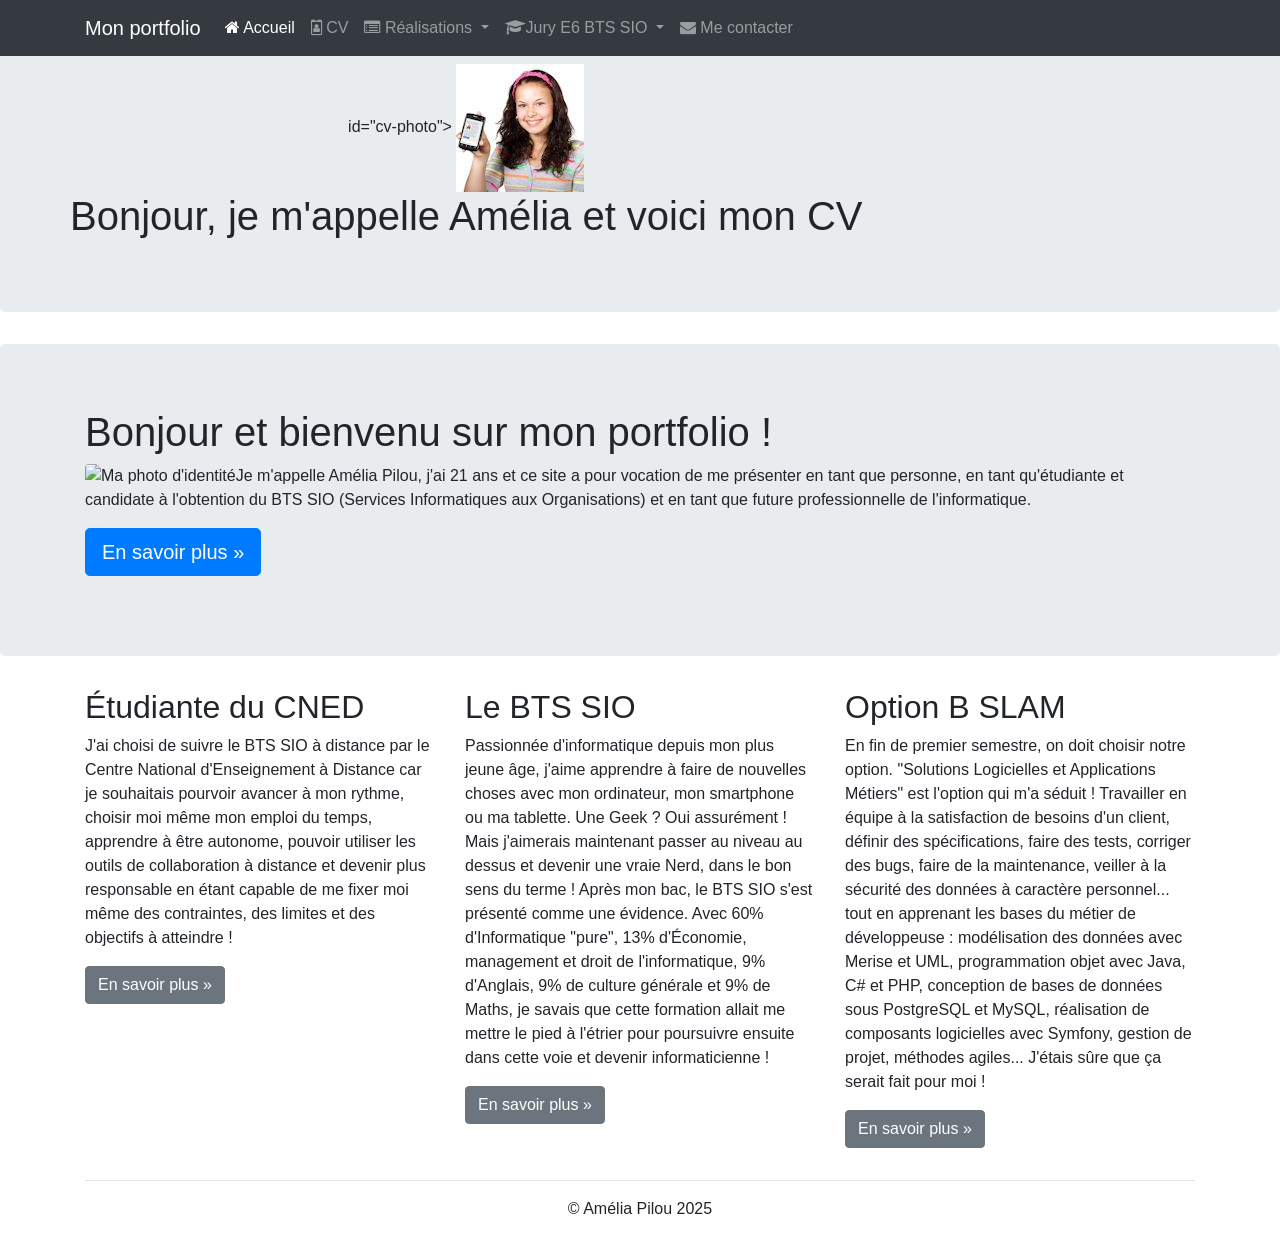
==== pages/cv.html @ e1f7dc2d "page cv ?" ====
<!doctype html>
<html lang="fr">
    <head>
        <!-- Required meta tags -->
        <meta charset="utf-8">
        <meta name="viewport" content="width=device-width, initial-scale=1, shrink-to-fit=no">
        <meta name="description" content="Portfolio d’Amélia Pilou - BTS SIO SLAM">
        <meta name="author" content="Amélia Pilou">

        <!-- Bootstrap CSS -->
        <link rel="stylesheet" href="https://cdn.jsdelivr.net/npm/bootstrap@4.6.0/dist/css/bootstrap.min.css" integrity="sha384-B0vP5xmATw1+K9KRQjQERJvTumQW0nPEzvF6L/Z6nronJ3oUOFUFpCjEUQouq2+l" crossorigin="anonymous">

        <title>Portfolio d'Amélia Pilou (BTS SIO 2022)</title>
        <link rel="icon" href="favicon.ico">
        <link href="https://maxcdn.bootstrapcdn.com/font-awesome/4.7.0/css/font-awesome.min.css" rel="stylesheet">
        <link href="css/accueil.css" rel="stylesheet">
        <link href="css/cv.css" rel="stylesheet">
    </head>
    <body>
        <div class="jumbotron">
            <div class="container">
                <div class="row cadrecv">
                    <div id="cv-entete" class="text-center">
                        <div> id="cv-photo">
                            <img src="../images/AmeliaPilou.jpg" alt="Ma photo d'identité">
                        </div>
                        <div id="cv-intro">
                            <h1>Bonjour, je m'appelle Amélia et voici mon CV</h1>
                        </div>
                    </div>
                </div>
            </div>
        </div>
        <nav class="navbar navbar-dark bg-dark fixed-top navbar-expand-md">
            <div class="container">
                <button type="button" class="navbar-toggler" data-toggle="collapse" data-target="#navbar" aria-controls="navbar">
                    <span class="sr-only">Navigation raccourcie</span>☰
                </button>
                <a class="navbar-brand" href="#">Mon portfolio</a>
                <div id="navbar" class="navbar-collapse collapse">
                    <ul class="nav navbar-nav">
                        <li class="active nav-item">
                            <a href="index.html" class="nav-link"><span class="fa fa-home"></span> Accueil</a>
                        </li>
                        <li class="nav-item">
                            <a href="pages/cv.html" class="nav-link"><span class="fa fa-id-badge"></span> CV</a>
                        </li>
                        <li class="dropdown nav-item">
                            <a href="#" class="dropdown-toggle nav-link" data-toggle="dropdown" role="button">
                                <span class="fa fa-list-alt"></span> Réalisations <span class="caret"></span>
                            </a>
                            <ul class="dropdown-menu" role="menu">
                                <li role="presentation" class="dropdown-header dropdown-item">En autonomie</li>
                                <li role="presentation" class="dropdown-item"><a role="menuitem" href="pages/appliandroid.html">Application Android</a></li>
                                <li role="presentation" class="dropdown-item"><a role="menuitem" href="#">Site web</a></li>
                                <li role="presentation" class="dropdown-item"><a role="menuitem" href="#">Études et analyses</a></li>
                                <li role="presentation" class="dropdown-divider"></li>
                                <li role="presentation" class="dropdown-header dropdown-item">En entreprise</li>
                                <li role="presentation" class="dropdown-item"><a role="menuitem" href="#">Projet de 1ère année</a></li>
                                <li role="presentation" class="dropdown-item"><a role="menuitem" href="#">Projet de 2ème année</a></li>
                            </ul>
                        </li>
                        <li class="dropdown nav-item">
                            <a href="#" class="dropdown-toggle nav-link" data-toggle="dropdown" role="button">
                                <span class="fa fa-graduation-cap"></span>Jury E6 BTS SIO <span class="caret"></span>
                            </a>
                            <ul class="dropdown-menu" role="menu">
                                <li class="dropdown-header dropdown-item" role="presentation">Documentations contexte</li>
                                <li role="presentation" class="dropdown-item"><a role="menuitem" href="#">Présentation</a></li>
                                <li role="presentation" class="dropdown-item"><a role="menuitem" href="#">Application</a></li>
                                <li role="presentation" class="dropdown-item"><a role="menuitem" href="#">Missions à réaliser</a></li>
                                <li role="presentation" class="dropdown-item"><a role="menuitem" href="#">Annexes</a></li>
                                <li role="presentation" class="dropdown-divider"></li>
                                <li role="presentation" class="dropdown-header dropdown-item">Fiches d'examen</li>
                                <li role="presentation" class="dropdown-item"><a role="menuitem" href="#">Situation professionnelle n°1</a></li>
                                <li role="presentation" class="dropdown-item"><a role="menuitem" href="#">Situation professionnelle n°2</a></li>
                                <li role="presentation" class="dropdown-divider"></li>
                                <li role="presentation" class="dropdown-header dropdown-item">Démonstrations</li>
                                <li role="presentation" class="dropdown-item"><a role="menuitem" href="#">Démo SP n°1</a></li>
                                <li role="presentation" class="dropdown-item"><a role="menuitem" href="#">Démo SP n°2</a></li>
                                <li role="presentation" class="dropdown-divider"></li>
                                <li role="presentation" class="dropdown-header dropdown-item">Codes sources</li>
                                <li role="presentation" class="dropdown-item"><a role="menuitem" href="#">Sources SP n°1</a></li>
                                <li role="presentation" class="dropdown-item"><a role="menuitem" href="#">Sources SP n°2</a></li>
                            </ul>
                        </li>
                        <li class="nav-item"><a href="#" class="nav-link"><span class="fa fa-envelope"></span> Me contacter</a></li>
                    </ul>
                </div>
            </div>
        </nav>
        <div class="jumbotron">
            <!-- Emplacement pour le contenu principal de la page -->
            <div class="container">
                <h1>Bonjour et bienvenu sur mon portfolio !</h1>
                <p>
                    <img id="maPhoto" class="float-left rounded" src="images/AmeliaPilou.jpg" alt="Ma photo d'identité">Je m'appelle Amélia Pilou, j'ai 21 ans et ce site a pour vocation de me présenter en tant que personne, en tant qu'étudiante et candidate à l'obtention du BTS SIO (Services Informatiques aux Organisations) et en tant que future professionnelle de l'informatique.
                </p>
                <p><a class="btn btn-primary btn-lg" href="pages/cv.html" role="button">En savoir plus »</a></p>
            </div>
        </div>
        <footer>
            <div class="container">
                <div class="row">
                    <div class="col-lg-4">
                        <h2>Étudiante du CNED</h2>
                        <p>J'ai choisi de suivre le BTS SIO à distance par le Centre National d'Enseignement à Distance car je souhaitais pourvoir avancer à mon rythme, choisir moi même mon emploi du temps, apprendre à être autonome, pouvoir utiliser les outils de collaboration à distance et devenir plus responsable en étant capable de me fixer moi même des contraintes, des limites et des objectifs à atteindre !</p>
                        <p><a class="btn btn-secondary" href="http://www.cned.fr" target="_blank" role="button">En savoir plus »</a></p>
                    </div>
                    <div class="col-lg-4">
                        <h2>Le BTS SIO</h2>
                        <p>Passionnée d'informatique depuis mon plus jeune âge, j'aime apprendre à faire de nouvelles choses avec mon ordinateur, mon smartphone ou ma tablette. Une Geek ? Oui assurément ! Mais j'aimerais maintenant passer au niveau au dessus et devenir une vraie Nerd, dans le bon sens du terme ! Après mon bac, le BTS SIO s'est présenté comme une évidence. Avec 60% d'Informatique "pure", 13% d'Économie, management et droit de l'informatique, 9% d'Anglais, 9% de culture générale et 9% de Maths, je savais que cette formation allait me mettre le pied à l'étrier pour poursuivre ensuite dans cette voie et devenir informaticienne !</p>
                        <p><a class="btn btn-secondary" href="https://fr.wikipedia.org/wiki/Brevet_de_technicien_sup%C3%A9rieur_-_Services_informatiques_aux_organisations" target="_blank" role="button">En savoir plus »</a></p>
                    </div>
                    <div class="col-lg-4">
                        <h2>Option B SLAM</h2>
                        <p>En fin de premier semestre, on doit choisir notre option. "Solutions Logicielles et Applications Métiers" est l'option qui m'a séduit&nbsp;! Travailler en équipe à la satisfaction de besoins d'un client, définir des spécifications, faire des tests, corriger des bugs, faire de la maintenance, veiller à la sécurité des données à caractère personnel... tout en apprenant les bases du métier de développeuse : modélisation des données avec Merise et UML, programmation objet avec Java, C# et PHP, conception de bases de données sous PostgreSQL et MySQL, réalisation de composants logicielles avec Symfony, gestion de projet, méthodes agiles... J'étais sûre que ça serait fait pour moi !</p>
                        <p><a class="btn btn-secondary" href="https://www.onisep.fr/Ressources/Univers-Formation/Formations/Post-bac/bts-services-informatiques-aux-organisations-option-b-solutions-logicielles-et-applications-metiers" target="_blank" role="button">En savoir plus »</a></p>
                    </div>
                </div>
                <hr>
                <p class="text-center" id="copyright">© Amélia Pilou 2025</p>
            </div>
        </footer>

        <!-- Optional JavaScript -->
        <!-- Option 1: jQuery and Bootstrap Bundle (includes Popper) -->
        <script src="https://code.jquery.com/jquery-3.5.1.slim.min.js" integrity="sha384-DfXdz2htPH0lsSSs5nCTpuj/zy4C+OGpamoFVy38MVBnE+IbbVYUew+OrCXaRkfj" crossorigin="anonymous"></script>
        <script src="https://cdn.jsdelivr.net/npm/bootstrap@4.6.0/dist/js/bootstrap.bundle.min.js" integrity="sha384-Piv4xVNRyMGpqkS2by6br4gNJ7DXjqk09RmUpJ8jgGtD7zP9yug3goQfGII0yAns" crossorigin="anonymous"></script>
    </body>
</html>
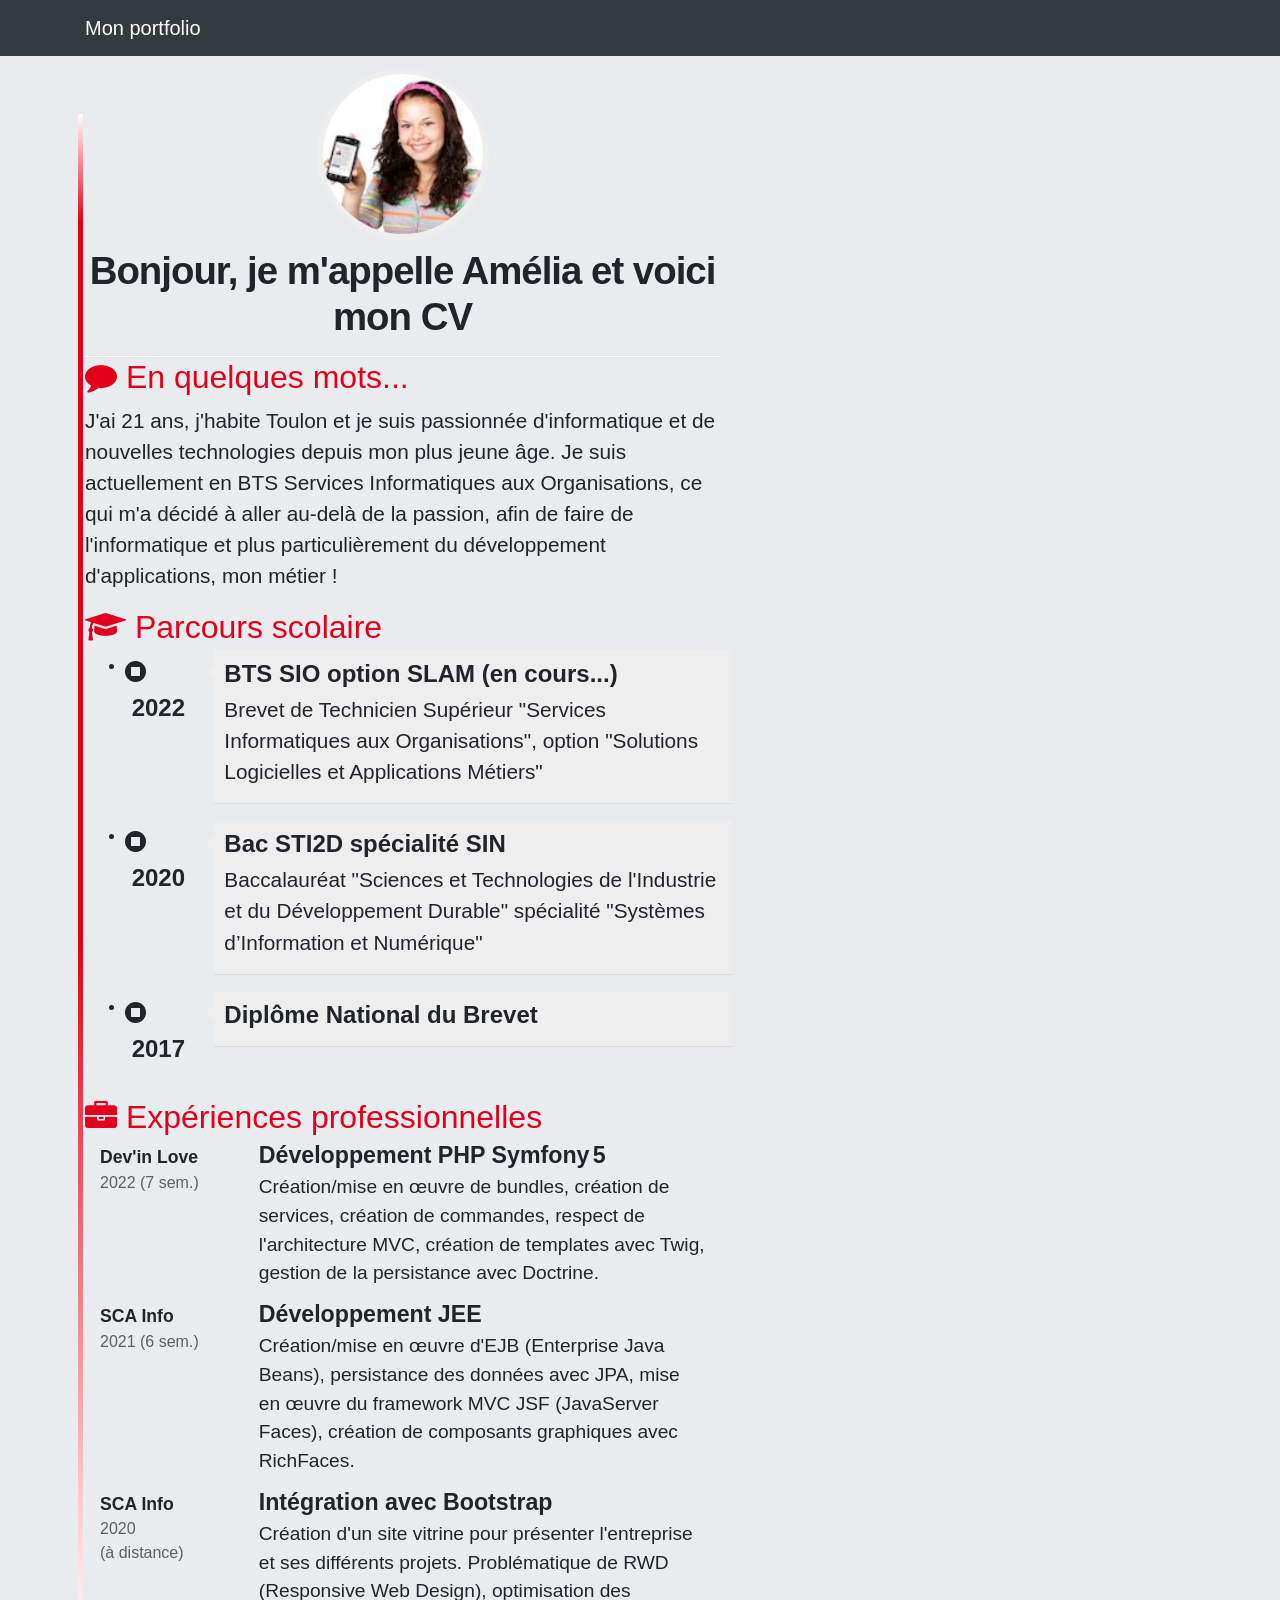
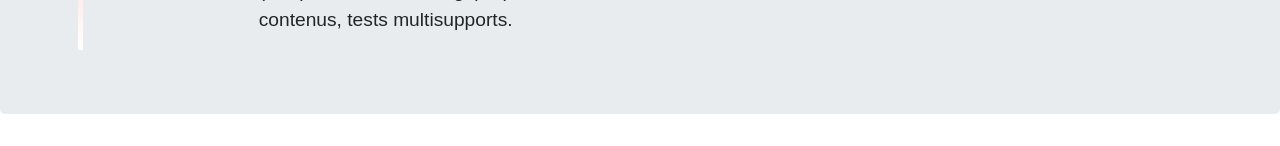
==== commit 7427fddb: "fin page cv, experiences professionneles" ====
--- a/pages/cv.html
+++ b/pages/cv.html
@@ -3,130 +3,180 @@
     <head>
         <!-- Required meta tags -->
         <meta charset="utf-8">
-        <meta name="viewport" content="width=device-width, initial-scale=1, shrink-to-fit=no">
-        <meta name="description" content="Portfolio d’Amélia Pilou - BTS SIO SLAM">
+        <meta name="viewport"
+              content="width=device-width, initial-scale=1, shrink-to-fit=no">
+        <meta name="description"
+              content="Portfolio d’Amélia Pilou - BTS SIO SLAM">
         <meta name="author" content="Amélia Pilou">
 
         <!-- Bootstrap CSS -->
-        <link rel="stylesheet" href="https://cdn.jsdelivr.net/npm/bootstrap@4.6.0/dist/css/bootstrap.min.css" integrity="sha384-B0vP5xmATw1+K9KRQjQERJvTumQW0nPEzvF6L/Z6nronJ3oUOFUFpCjEUQouq2+l" crossorigin="anonymous">
+        <link rel="stylesheet"
+              href="https://cdn.jsdelivr.net/npm/bootstrap@4.6.0/dist/css/bootstrap.min.css"
+              integrity="sha384-B0vP5xmATw1+K9KRQjQERJvTumQW0nPEzvF6L/Z6nronJ3oUOFUFpCjEUQouq2+l"
+              crossorigin="anonymous">
 
         <title>Portfolio d'Amélia Pilou (BTS SIO 2022)</title>
         <link rel="icon" href="favicon.ico">
-        <link href="https://maxcdn.bootstrapcdn.com/font-awesome/4.7.0/css/font-awesome.min.css" rel="stylesheet">
-        <link href="css/accueil.css" rel="stylesheet">
-        <link href="css/cv.css" rel="stylesheet">
+        <link href="https://maxcdn.bootstrapcdn.com/font-awesome/4.7.0/css/font-awesome.min.css"
+              rel="stylesheet">
+        <link href="../css/accueil.css" rel="stylesheet">
+        <link href="../css/cv.css" rel="stylesheet">
     </head>
     <body>
         <div class="jumbotron">
             <div class="container">
                 <div class="row cadrecv">
-                    <div id="cv-entete" class="text-center">
-                        <div> id="cv-photo">
-                            <img src="../images/AmeliaPilou.jpg" alt="Ma photo d'identité">
+                    <div class="col-xs-12 col-sm-7">
+                        <!-- En-tête du CV -->
+                        <div id="cv-entete" class="text-center">
+                            <div id="cv-photo">
+                                <img src="../images/AmeliaPilou.jpg"
+                                     alt="Ma photo d'identité">
+                            </div>
+                            <div id="cv-intro">
+                                <h1>Bonjour, je m'appelle Amélia et voici mon CV</h1>
+                            </div>
                         </div>
-                        <div id="cv-intro">
-                            <h1>Bonjour, je m'appelle Amélia et voici mon CV</h1>
+
+                        <!-- En quelques mots -->
+                        <div class="rubrique clearfix">
+                            <h2><span class="fa fa-comment"></span> En quelques mots...</h2>
+                            <p>
+                                J'ai 21 ans, j'habite Toulon et je suis passionnée
+                                d'informatique et de nouvelles technologies depuis
+                                mon plus jeune âge. Je suis actuellement en BTS
+                                Services Informatiques aux Organisations, ce qui m'a
+                                décidé à aller au-delà de la passion, afin de faire de
+                                l'informatique et plus particulièrement du développement
+                                d'applications, mon métier&nbsp;!
+                            </p>
                         </div>
+
+                        <!-- Parcours scolaire -->
+                        <div class="rubrique clearfix">
+                            <h2><span class="fa fa-graduation-cap"></span> Parcours scolaire</h2>
+                            <ul id="parcours" class="clearfix">
+                                <li>
+                                    <div class="date float-left">
+                                        <span class="fa fa-stop-circle"></span>&nbsp;2022
+                                    </div>
+                                    <div class="details float-right">
+                                        <h3>BTS SIO option SLAM (en cours...)</h3>
+                                        <p>
+                                            Brevet de Technicien Supérieur "Services
+                                            Informatiques aux Organisations", option
+                                            "Solutions Logicielles et Applications Métiers"
+                                        </p>
+                                    </div>
+                                </li>
+                                <li>
+                                    <div class="date float-left">
+                                        <span class="fa fa-stop-circle"></span>&nbsp;2020
+                                    </div>
+                                    <div class="details float-right">
+                                        <h3>Bac STI2D spécialité SIN</h3>
+                                        <p>
+                                            Baccalauréat "Sciences et Technologies de l'Industrie
+                                            et du Développement Durable" spécialité
+                                            "Systèmes d’Information et Numérique"
+                                        </p>
+                                    </div>
+                                </li>
+                                <li>
+                                    <div class="date float-left">
+                                        <span class="fa fa-stop-circle"></span>&nbsp;2017
+                                    </div>
+                                    <div class="details float-right">
+                                        <h3>Diplôme National du Brevet</h3>
+                                        <p></p>
+                                    </div>
+                                </li>
+                            </ul>
+                        </div>
+
+                        <!-- Expériences professionnelles -->
+                        <div class="rubrique clearfix">
+                            <h2><span class="fa fa-briefcase"></span> Expériences professionnelles</h2>
+                            <div class="experience clearfix">
+                                <div class="col-3">
+                                    <div class="lieu">Dev'in Love</div>
+                                    <div class="date">2022 (7 sem.)</div>
+                                </div>
+                                <div class="col-9">
+                                    <div class="profession">Développement PHP Symfony 5</div>
+                                    <div class="details">
+                                        Création/mise en œuvre de bundles, création de services,
+                                        création de commandes, respect de l'architecture MVC,
+                                        création de templates avec Twig, gestion de la
+                                        persistance avec Doctrine.
+                                    </div>
+                                </div>
+                            </div>
+                            <div class="experience clearfix">
+                                <div class="col-3">
+                                    <div class="lieu">SCA Info</div>
+                                    <div class="date">2021 (6 sem.)</div>
+                                </div>
+                                <div class="col-9">
+                                    <div class="profession">Développement JEE</div>
+                                    <div class="details">
+                                        Création/mise en œuvre d'EJB (Enterprise Java Beans),
+                                        persistance des données avec JPA, mise en œuvre du
+                                        framework MVC JSF (JavaServer Faces), création de
+                                        composants graphiques avec RichFaces.
+                                    </div>
+                                </div>
+                            </div>
+                            <div class="experience clearfix">
+                                <div class="col-3">
+                                    <div class="lieu">SCA Info</div>
+                                    <div class="date">2020<br>(à distance)</div>
+                                </div>
+                                <div class="col-9">
+                                    <div class="profession">Intégration avec Bootstrap</div>
+                                    <div class="details">
+                                        Création d'un site vitrine pour présenter l'entreprise
+                                        et ses différents projets. Problématique de RWD
+                                        (Responsive Web Design), optimisation des contenus,
+                                        tests multisupports.
+                                    </div>
+                                </div>
+                            </div>
+                        </div>
+                    </div>
+
+                    <div class="col-xs-12 col-sm-5">
+                        <!-- Partie droite -->
                     </div>
                 </div>
             </div>
         </div>
+
         <nav class="navbar navbar-dark bg-dark fixed-top navbar-expand-md">
             <div class="container">
-                <button type="button" class="navbar-toggler" data-toggle="collapse" data-target="#navbar" aria-controls="navbar">
+                <button type="button"
+                        class="navbar-toggler"
+                        data-toggle="collapse"
+                        data-target="#navbar"
+                        aria-controls="navbar">
                     <span class="sr-only">Navigation raccourcie</span>☰
                 </button>
                 <a class="navbar-brand" href="#">Mon portfolio</a>
                 <div id="navbar" class="navbar-collapse collapse">
                     <ul class="nav navbar-nav">
-                        <li class="active nav-item">
-                            <a href="index.html" class="nav-link"><span class="fa fa-home"></span> Accueil</a>
-                        </li>
-                        <li class="nav-item">
-                            <a href="pages/cv.html" class="nav-link"><span class="fa fa-id-badge"></span> CV</a>
-                        </li>
-                        <li class="dropdown nav-item">
-                            <a href="#" class="dropdown-toggle nav-link" data-toggle="dropdown" role="button">
-                                <span class="fa fa-list-alt"></span> Réalisations <span class="caret"></span>
-                            </a>
-                            <ul class="dropdown-menu" role="menu">
-                                <li role="presentation" class="dropdown-header dropdown-item">En autonomie</li>
-                                <li role="presentation" class="dropdown-item"><a role="menuitem" href="pages/appliandroid.html">Application Android</a></li>
-                                <li role="presentation" class="dropdown-item"><a role="menuitem" href="#">Site web</a></li>
-                                <li role="presentation" class="dropdown-item"><a role="menuitem" href="#">Études et analyses</a></li>
-                                <li role="presentation" class="dropdown-divider"></li>
-                                <li role="presentation" class="dropdown-header dropdown-item">En entreprise</li>
-                                <li role="presentation" class="dropdown-item"><a role="menuitem" href="#">Projet de 1ère année</a></li>
-                                <li role="presentation" class="dropdown-item"><a role="menuitem" href="#">Projet de 2ème année</a></li>
-                            </ul>
-                        </li>
-                        <li class="dropdown nav-item">
-                            <a href="#" class="dropdown-toggle nav-link" data-toggle="dropdown" role="button">
-                                <span class="fa fa-graduation-cap"></span>Jury E6 BTS SIO <span class="caret"></span>
-                            </a>
-                            <ul class="dropdown-menu" role="menu">
-                                <li class="dropdown-header dropdown-item" role="presentation">Documentations contexte</li>
-                                <li role="presentation" class="dropdown-item"><a role="menuitem" href="#">Présentation</a></li>
-                                <li role="presentation" class="dropdown-item"><a role="menuitem" href="#">Application</a></li>
-                                <li role="presentation" class="dropdown-item"><a role="menuitem" href="#">Missions à réaliser</a></li>
-                                <li role="presentation" class="dropdown-item"><a role="menuitem" href="#">Annexes</a></li>
-                                <li role="presentation" class="dropdown-divider"></li>
-                                <li role="presentation" class="dropdown-header dropdown-item">Fiches d'examen</li>
-                                <li role="presentation" class="dropdown-item"><a role="menuitem" href="#">Situation professionnelle n°1</a></li>
-                                <li role="presentation" class="dropdown-item"><a role="menuitem" href="#">Situation professionnelle n°2</a></li>
-                                <li role="presentation" class="dropdown-divider"></li>
-                                <li role="presentation" class="dropdown-header dropdown-item">Démonstrations</li>
-                                <li role="presentation" class="dropdown-item"><a role="menuitem" href="#">Démo SP n°1</a></li>
-                                <li role="presentation" class="dropdown-item"><a role="menuitem" href="#">Démo SP n°2</a></li>
-                                <li role="presentation" class="dropdown-divider"></li>
-                                <li role="presentation" class="dropdown-header dropdown-item">Codes sources</li>
-                                <li role="presentation" class="dropdown-item"><a role="menuitem" href="#">Sources SP n°1</a></li>
-                                <li role="presentation" class="dropdown-item"><a role="menuitem" href="#">Sources SP n°2</a></li>
-                            </ul>
-                        </li>
-                        <li class="nav-item"><a href="#" class="nav-link"><span class="fa fa-envelope"></span> Me contacter</a></li>
+                        <!-- ... reste de la navigation ... -->
                     </ul>
                 </div>
             </div>
         </nav>
-        <div class="jumbotron">
-            <!-- Emplacement pour le contenu principal de la page -->
-            <div class="container">
-                <h1>Bonjour et bienvenu sur mon portfolio !</h1>
-                <p>
-                    <img id="maPhoto" class="float-left rounded" src="images/AmeliaPilou.jpg" alt="Ma photo d'identité">Je m'appelle Amélia Pilou, j'ai 21 ans et ce site a pour vocation de me présenter en tant que personne, en tant qu'étudiante et candidate à l'obtention du BTS SIO (Services Informatiques aux Organisations) et en tant que future professionnelle de l'informatique.
-                </p>
-                <p><a class="btn btn-primary btn-lg" href="pages/cv.html" role="button">En savoir plus »</a></p>
-            </div>
-        </div>
-        <footer>
-            <div class="container">
-                <div class="row">
-                    <div class="col-lg-4">
-                        <h2>Étudiante du CNED</h2>
-                        <p>J'ai choisi de suivre le BTS SIO à distance par le Centre National d'Enseignement à Distance car je souhaitais pourvoir avancer à mon rythme, choisir moi même mon emploi du temps, apprendre à être autonome, pouvoir utiliser les outils de collaboration à distance et devenir plus responsable en étant capable de me fixer moi même des contraintes, des limites et des objectifs à atteindre !</p>
-                        <p><a class="btn btn-secondary" href="http://www.cned.fr" target="_blank" role="button">En savoir plus »</a></p>
-                    </div>
-                    <div class="col-lg-4">
-                        <h2>Le BTS SIO</h2>
-                        <p>Passionnée d'informatique depuis mon plus jeune âge, j'aime apprendre à faire de nouvelles choses avec mon ordinateur, mon smartphone ou ma tablette. Une Geek ? Oui assurément ! Mais j'aimerais maintenant passer au niveau au dessus et devenir une vraie Nerd, dans le bon sens du terme ! Après mon bac, le BTS SIO s'est présenté comme une évidence. Avec 60% d'Informatique "pure", 13% d'Économie, management et droit de l'informatique, 9% d'Anglais, 9% de culture générale et 9% de Maths, je savais que cette formation allait me mettre le pied à l'étrier pour poursuivre ensuite dans cette voie et devenir informaticienne !</p>
-                        <p><a class="btn btn-secondary" href="https://fr.wikipedia.org/wiki/Brevet_de_technicien_sup%C3%A9rieur_-_Services_informatiques_aux_organisations" target="_blank" role="button">En savoir plus »</a></p>
-                    </div>
-                    <div class="col-lg-4">
-                        <h2>Option B SLAM</h2>
-                        <p>En fin de premier semestre, on doit choisir notre option. "Solutions Logicielles et Applications Métiers" est l'option qui m'a séduit&nbsp;! Travailler en équipe à la satisfaction de besoins d'un client, définir des spécifications, faire des tests, corriger des bugs, faire de la maintenance, veiller à la sécurité des données à caractère personnel... tout en apprenant les bases du métier de développeuse : modélisation des données avec Merise et UML, programmation objet avec Java, C# et PHP, conception de bases de données sous PostgreSQL et MySQL, réalisation de composants logicielles avec Symfony, gestion de projet, méthodes agiles... J'étais sûre que ça serait fait pour moi !</p>
-                        <p><a class="btn btn-secondary" href="https://www.onisep.fr/Ressources/Univers-Formation/Formations/Post-bac/bts-services-informatiques-aux-organisations-option-b-solutions-logicielles-et-applications-metiers" target="_blank" role="button">En savoir plus »</a></p>
-                    </div>
-                </div>
-                <hr>
-                <p class="text-center" id="copyright">© Amélia Pilou 2025</p>
-            </div>
-        </footer>
 
-        <!-- Optional JavaScript -->
-        <!-- Option 1: jQuery and Bootstrap Bundle (includes Popper) -->
-        <script src="https://code.jquery.com/jquery-3.5.1.slim.min.js" integrity="sha384-DfXdz2htPH0lsSSs5nCTpuj/zy4C+OGpamoFVy38MVBnE+IbbVYUew+OrCXaRkfj" crossorigin="anonymous"></script>
-        <script src="https://cdn.jsdelivr.net/npm/bootstrap@4.6.0/dist/js/bootstrap.bundle.min.js" integrity="sha384-Piv4xVNRyMGpqkS2by6br4gNJ7DXjqk09RmUpJ8jgGtD7zP9yug3goQfGII0yAns" crossorigin="anonymous"></script>
+        <!-- ... le reste du contenu ... -->
+
+        <script src="https://code.jquery.com/jquery-3.5.1.slim.min.js"
+                integrity="sha384-DfXdz2htPH0lsSSs5nCTpuj/zy4C+OGpamoFVy38MVBnE+IbbVYUew+OrCXaRkfj"
+                crossorigin="anonymous"></script>
+        <script src="https://cdn.jsdelivr.net/npm/bootstrap@4.6.0/dist/js/bootstrap.bundle.min.js"
+                integrity="sha384-Piv4xVNRyMGpqkS2by6br4gNJ7DXjqk09RmUpJ8jgGtD7zP9yug3goQfGII0yAns"
+                crossorigin="anonymous"></script>
     </body>
 </html>
-
--- a/css/cv.css
+++ b/css/cv.css
@@ -0,0 +1,59 @@
+body { padding-top: 50px; }
+.cadreCV { padding-bottom: 15px; background: white; }
+/****************************************
+* En-tête du CV
+****************************************/
+#cv-entete { margin-top: -45px; width: 100%;}
+#cv-photo { width: 172px; height: 172px; border-radius: 50%; overflow: hidden;
+padding: 5px; background: #eee; display: inline-block; }
+#cv-photo img { width: 160px; height: 160px; border-radius: 50%; }
+#cv-intro h1 { margin: 0; padding: 0; font-size: 2.4em; font-weight: 700;
+ letter-spacing: -1px;}
+#cv-intro h1 span { color: rgb(226,0,26); }
+#cv-intro::after { background: url('images/ligne.png'); /* Dossier "images" est un sousdossier de "css" (à créer) */
+                width: 100%; height: 3px; margin-top: 15px; content: ''; display: block;}
+/****************************************
+* Rubriques
+****************************************/
+.rubrique { margin-bottom: 15px; }
+.rubrique h2 { color: rgb(226,0,26); }
+.rubrique h2::before{ margin-right: 5px; }
+.rubrique p{ font-size: 1.3em; line-height: 1.5em; }
+...
+/******************************************
+* Parcours scolaire
+******************************************/
+#parcours { margin-top: 20px; position: relative; padding: 1em 0; list-style: none; }
+#parcours::before { width: 5px; height: 100%; position: absolute; left: 7.8px; top: 0;
+ display: block; background: linear-gradient(to bottom, #ffffff 0%,
+ #E2001A 7%, #E2001A, #ffffff 100%); content:""; }
+#parcours li { width: 100%; z-index: 2; position: relative; float: left; }
+#parcours .date .glyphicon-record::before { background: #FFFFFF; color: #555; }
+#parcours .date { width: 75px; background-color: rgba(0, 0, 0, 0); font-size: 1.5em;
+ font-weight: 700; display: inline-block; }
+#parcours .details { width: 325px; display: inline-block; background: #eee;
+ position: relative; padding: 10px 10px 0 10px;
+border-bottom: 1px solid #ddd; margin: -4px -12px 20px 0; }
+#parcours .details::after { content: ''; position: absolute; top: 15px; right: 0;
+ left: -16px; height: 0; width: 0; border: solid transparent;
+ border-right-color: #eee; border-width: 8px;
+pointer-events: none; }
+#parcours .details h3{ font-size: 1.5em; margin: 0; padding: 0; font-weight: 700; }
+#parcours .details p{ font-size: 1.3em; margin-top: 5px; padding: 0; }
+/* Pour empêcher la déformation du parcours scolaire selon la STA */
+@media (min-width: 500px) { #parcours .date { width: 20%; }
+ #parcours .details { width: 80%; }}
+@media (min-width: 768px) { #parcours .date { width: 25%; }
+ #parcours .details { width: 75%; }}
+@media (min-width: 992px) { #parcours .date { width: 17%; }
+ #parcours .details { width: 83%; }}
+@media (min-width: 1200px) { #parcours .date { width: 13%; }
+ #parcours .details { width: 87%; }}
+/******************************************
+* Expériences professionnelles
+******************************************/
+.experience { display:flex; margin-bottom: 15px; }
+.experience .lieu { font-size: 1.1em; font-weight: bold; }
+.experience .date { font-size: 1em; opacity: 0.7; }
+.experience .profession { font-size: 1.45em; font-weight: bold; margin-top: -6px; }
+.experience .details { font-size: 1.2em; line-height: 1.5em; }
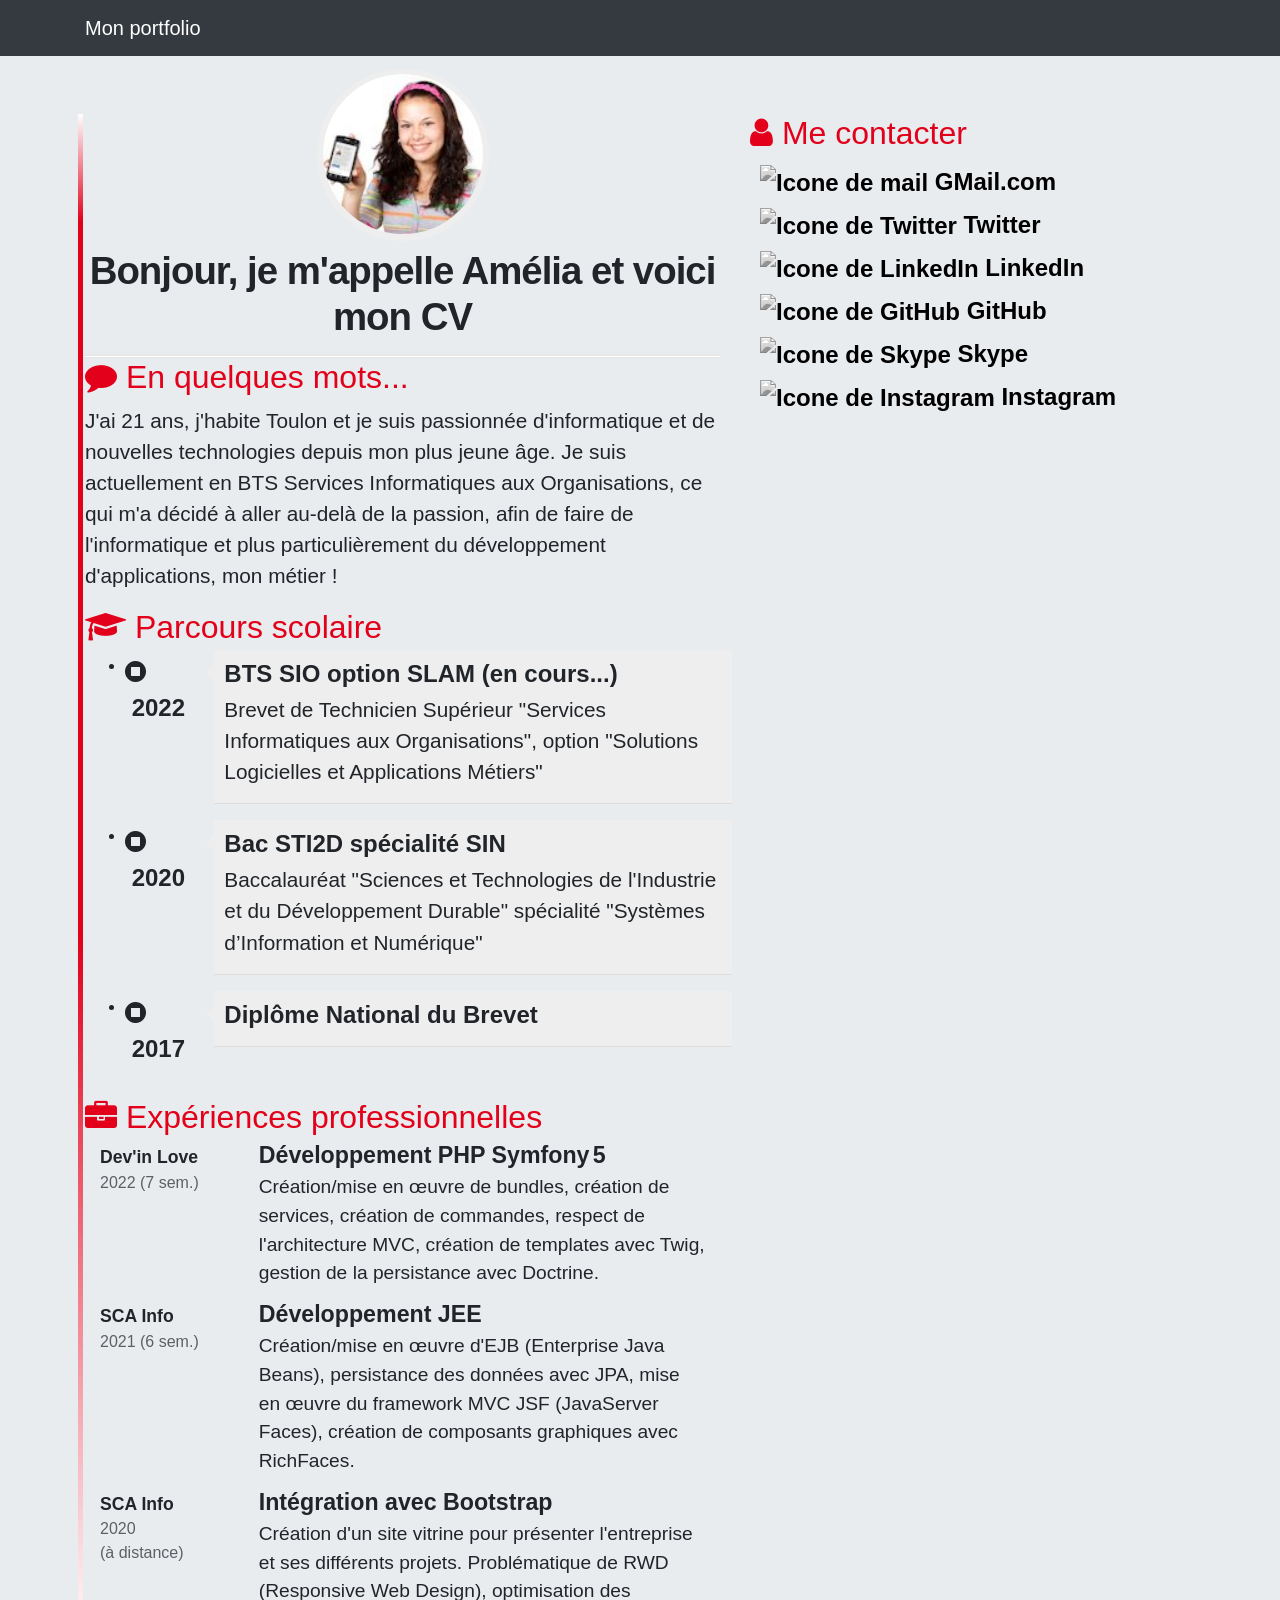
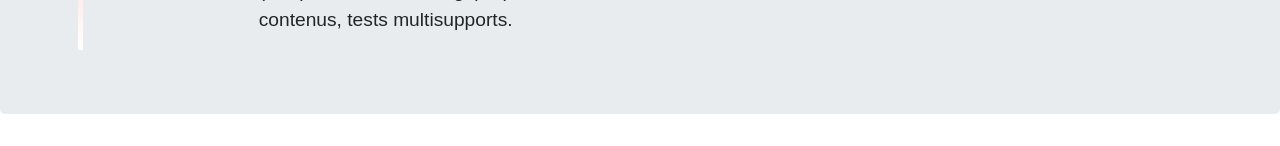
==== commit 5bceec7d: "ajoute de la rubrique "me contacter"" ====
--- a/pages/cv.html
+++ b/pages/cv.html
@@ -147,6 +147,69 @@
 
                     <div class="col-xs-12 col-sm-5">
                         <!-- Partie droite -->
+                        <div class="rubrique clearfix">
+                            <h2><span class="fa fa-user"></span> Me contacter</h2>
+                            <div class="meContacter">
+                                <div class="details float-left">
+                                    <a href="mailto:amelia.pilou@gmail.com?subject=Contact depuis le CV en ligne"
+                                       title="Mail de Amélia Pilou">
+                                        <img class="contact-icon"
+                                             src="images/cv/mail-dreamstale47.png"
+                                             alt="Icone de mail"> GMail.com
+                                    </a>
+                                </div>
+                            </div>
+                            <div class="meContacter">
+                                <div class="details float-left">
+                                    <a href="https://twitter.com/AmeliaPILOU"
+                                       title="Lien vers la page Twitter de @AmeliaPilou">
+                                        <img class="contact-icon"
+                                             src="images/cv/twitter-dreamstale71.png"
+                                             alt="Icone de Twitter"> Twitter
+                                    </a>
+                                </div>
+                            </div>
+                            <div class="meContacter">
+                                <div class="details float-left">
+                                    <a href="http://fr.linkedin.com/in/ameliaPilou"
+                                       title="Lien vers le profil LinkedIn de Amélia Pilou">
+                                        <img class="contact-icon"
+                                             src="images/cv/linkedin-dreamstale45.png"
+                                             alt="Icone de LinkedIn"> LinkedIn
+                                    </a>
+                                </div>
+                            </div>
+                            <div class="meContacter">
+                                <div class="details float-left">
+                                    <a href="https://github.com/AmeliaPilou/"
+                                       title="Lien vers le profil GitHub d'Amélia Pilou">
+                                        <img class="contact-icon"
+                                             src="images/cv/github2-dreamstale35.png"
+                                             alt="Icone de GitHub"> GitHub
+                                    </a>
+                                </div>
+                            </div>
+                            <div class="meContacter">
+                                <div class="details float-left">
+                                    <a href="skype:ameliapilou?userinfo"
+                                       title="Lien vers le profil Skype d'Amélia Pilou">
+                                        <img class="contact-icon"
+                                             src="images/cv/skype-dreamstale61.png"
+                                             alt="Icone de Skype"> Skype
+                                    </a>
+                                </div>
+                            </div>
+                            <div class="meContacter">
+                                <div class="details float-left">
+                                    <a href="https://instagram.com/AmeliaPilou"
+                                       title="Lien vers le profil Instagram d'Amélia Pilou">
+                                        <img class="contact-icon"
+                                             src="images/cv/instagram-dreamstale43.png"
+                                             alt="Icone de Instagram"> Instagram
+                                    </a>
+                                </div>
+                            </div>
+                        </div>
                     </div>
                 </div>
             </div>
@@ -180,3 +243,4 @@
                 crossorigin="anonymous"></script>
     </body>
 </html>
+
--- a/css/cv.css
+++ b/css/cv.css
@@ -57,3 +57,16 @@
 .experience .date { font-size: 1em; opacity: 0.7; }
 .experience .profession { font-size: 1.45em; font-weight: bold; margin-top: -6px; }
 .experience .details { font-size: 1.2em; line-height: 1.5em; }
+/******************************************
+* Me contacter
+******************************************/
+.meContacter { clear: both; }
+.meContacter .details { width: 100%; margin-left: 10px; margin-top: 3px; font-size: 1.5em;
+ font-weight: 700; justify-content: space-between;}
+.contact-icon { filter: grayscale(1); -webkit-filter: grayscale(1);
+ -moz-filter: grayscale(1); -ms-filter: grayscale(1);
+ -o-filter: grayscale(1); height: 32px; width: 32px; margin: 2px 0; }
+.meContacter a, .meContacter a:hover { text-decoration: none; color: black; }
+.meContacter a:hover>img { filter: grayscale(0); -webkit-filter: grayscale(0);
+ -moz-filter: grayscale(0); -ms-filter: grayscale(0);
+ -o-filter: grayscale(0); }
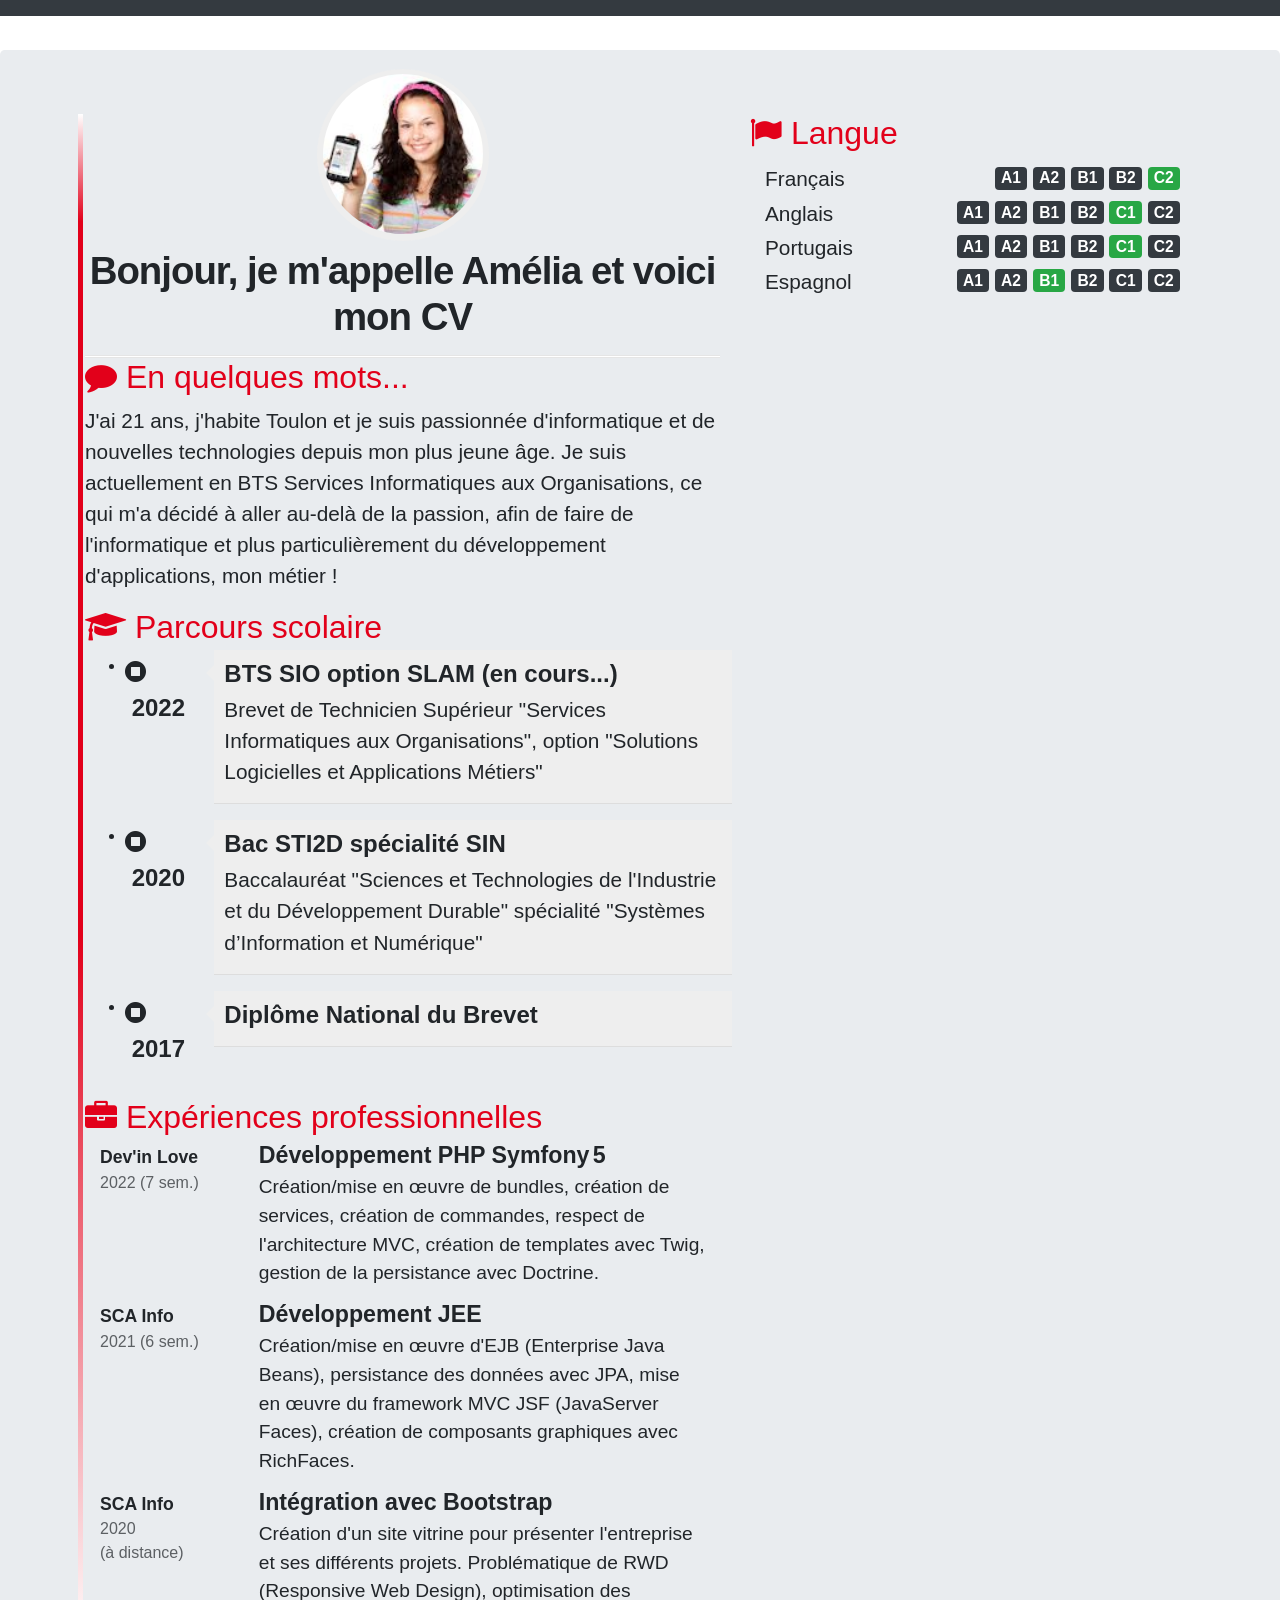
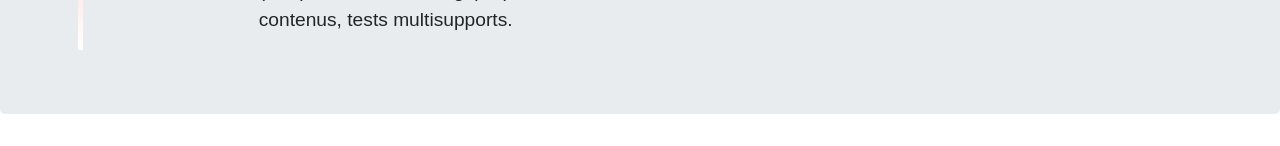
==== commit 6877e0c9: "langues" ====
--- a/pages/cv.html
+++ b/pages/cv.html
@@ -147,66 +147,53 @@
 
                     <div class="col-xs-12 col-sm-5">
                         <!-- Partie droite -->
-                        <div class="rubrique clearfix">
-                            <h2><span class="fa fa-user"></span> Me contacter</h2>
-                            <div class="meContacter">
-                                <div class="details float-left">
-                                    <a href="mailto:amelia.pilou@gmail.com?subject=Contact depuis le CV en ligne"
-                                       title="Mail de Amélia Pilou">
-                                        <img class="contact-icon"
-                                             src="images/cv/mail-dreamstale47.png"
-                                             alt="Icone de mail"> GMail.com
-                                    </a>
-                                </div>
-                            </div>
-                            <div class="meContacter">
-                                <div class="details float-left">
-                                    <a href="https://twitter.com/AmeliaPILOU"
-                                       title="Lien vers la page Twitter de @AmeliaPilou">
-                                        <img class="contact-icon"
-                                             src="images/cv/twitter-dreamstale71.png"
-                                             alt="Icone de Twitter"> Twitter
-                                    </a>
-                                </div>
-                            </div>
-                            <div class="meContacter">
-                                <div class="details float-left">
-                                    <a href="http://fr.linkedin.com/in/ameliaPilou"
-                                       title="Lien vers le profil LinkedIn de Amélia Pilou">
-                                        <img class="contact-icon"
-                                             src="images/cv/linkedin-dreamstale45.png"
-                                             alt="Icone de LinkedIn"> LinkedIn
-                                    </a>
-                                </div>
-                            </div>
-                            <div class="meContacter">
-                                <div class="details float-left">
-                                    <a href="https://github.com/AmeliaPilou/"
-                                       title="Lien vers le profil GitHub d'Amélia Pilou">
-                                        <img class="contact-icon"
-                                             src="images/cv/github2-dreamstale35.png"
-                                             alt="Icone de GitHub"> GitHub
-                                    </a>
-                                </div>
-                            </div>
-                            <div class="meContacter">
-                                <div class="details float-left">
-                                    <a href="skype:ameliapilou?userinfo"
-                                       title="Lien vers le profil Skype d'Amélia Pilou">
-                                        <img class="contact-icon"
-                                             src="images/cv/skype-dreamstale61.png"
-                                             alt="Icone de Skype"> Skype
-                                    </a>
-                                </div>
-                            </div>
-                            <div class="meContacter">
-                                <div class="details float-left">
-                                    <a href="https://instagram.com/AmeliaPilou"
-                                       title="Lien vers le profil Instagram d'Amélia Pilou">
-                                        <img class="contact-icon"
-                                             src="images/cv/instagram-dreamstale43.png"
-                                             alt="Icone de Instagram"> Instagram
-                                    </a>
+
+                        <!-- (ici tu aurais tes blocs "Me contacter" ou autre) -->
+
+                        <!-- Langues -->
+                        <div id="langues" class="rubrique clearfix">
+                            <h2><span class="fa fa-flag"></span> Langue</h2>
+                            <div class="container">
+                                <div class="langue">Français</div>
+                                <div class="niveau">
+                                    <span class="badge badge-dark">A1</span>
+                                    <span class="badge badge-dark">A2</span>
+                                    <span class="badge badge-dark">B1</span>
+                                    <span class="badge badge-dark">B2</span>
+                                    <span class="badge badge-success">C2</span>
+                                </div>
+                            </div>
+                            <div class="container">
+                                <div class="langue">Anglais</div>
+                                <div class="niveau">
+                                    <span class="badge badge-dark">A1</span>
+                                    <span class="badge badge-dark">A2</span>
+                                    <span class="badge badge-dark">B1</span>
+                                    <span class="badge badge-dark">B2</span>
+                                    <span class="badge badge-success">C1</span>
+                                    <span class="badge badge-dark">C2</span>
+                                </div>
+                            </div>
+                            <div class="container">
+                                <div class="langue">Portugais</div>
+                                <div class="niveau">
+                                    <span class="badge badge-dark">A1</span>
+                                    <span class="badge badge-dark">A2</span>
+                                    <span class="badge badge-dark">B1</span>
+                                    <span class="badge badge-dark">B2</span>
+                                    <span class="badge badge-success">C1</span>
+                                    <span class="badge badge-dark">C2</span>
+                                </div>
+                            </div>
+                            <div class="container">
+                                <div class="langue">Espagnol</div>
+                                <div class="niveau">
+                                    <span class="badge badge-dark">A1</span>
+                                    <span class="badge badge-dark">A2</span>
+                                    <span class="badge badge-success">B1</span>
+                                    <span class="badge badge-dark">B2</span>
+                                    <span class="badge badge-dark">C1</span>
+                                    <span class="badge badge-dark">C2</span>
                                 </div>
                             </div>
                         </div>
@@ -216,21 +203,7 @@
         </div>
 
         <nav class="navbar navbar-dark bg-dark fixed-top navbar-expand-md">
-            <div class="container">
-                <button type="button"
-                        class="navbar-toggler"
-                        data-toggle="collapse"
-                        data-target="#navbar"
-                        aria-controls="navbar">
-                    <span class="sr-only">Navigation raccourcie</span>☰
-                </button>
-                <a class="navbar-brand" href="#">Mon portfolio</a>
-                <div id="navbar" class="navbar-collapse collapse">
-                    <ul class="nav navbar-nav">
-                        <!-- ... reste de la navigation ... -->
-                    </ul>
-                </div>
-            </div>
+            <!-- ... reste de la navigation ... -->
         </nav>
 
         <!-- ... le reste du contenu ... -->
@@ -243,4 +216,3 @@
                 crossorigin="anonymous"></script>
     </body>
 </html>
-
--- a/css/cv.css
+++ b/css/cv.css
@@ -58,15 +58,8 @@
 .experience .profession { font-size: 1.45em; font-weight: bold; margin-top: -6px; }
 .experience .details { font-size: 1.2em; line-height: 1.5em; }
 /******************************************
-* Me contacter
+* Langues
 ******************************************/
-.meContacter { clear: both; }
-.meContacter .details { width: 100%; margin-left: 10px; margin-top: 3px; font-size: 1.5em;
- font-weight: 700; justify-content: space-between;}
-.contact-icon { filter: grayscale(1); -webkit-filter: grayscale(1);
- -moz-filter: grayscale(1); -ms-filter: grayscale(1);
- -o-filter: grayscale(1); height: 32px; width: 32px; margin: 2px 0; }
-.meContacter a, .meContacter a:hover { text-decoration: none; color: black; }
-.meContacter a:hover>img { filter: grayscale(0); -webkit-filter: grayscale(0);
- -moz-filter: grayscale(0); -ms-filter: grayscale(0);
- -o-filter: grayscale(0); }
+#langues .container { display: flex; flex-direction: row; justify-content: space-between; }
+#langues .langue, #langues .niveau{ font-size: 1.3em; }
+#langues .langue { padding-top: 3px; }
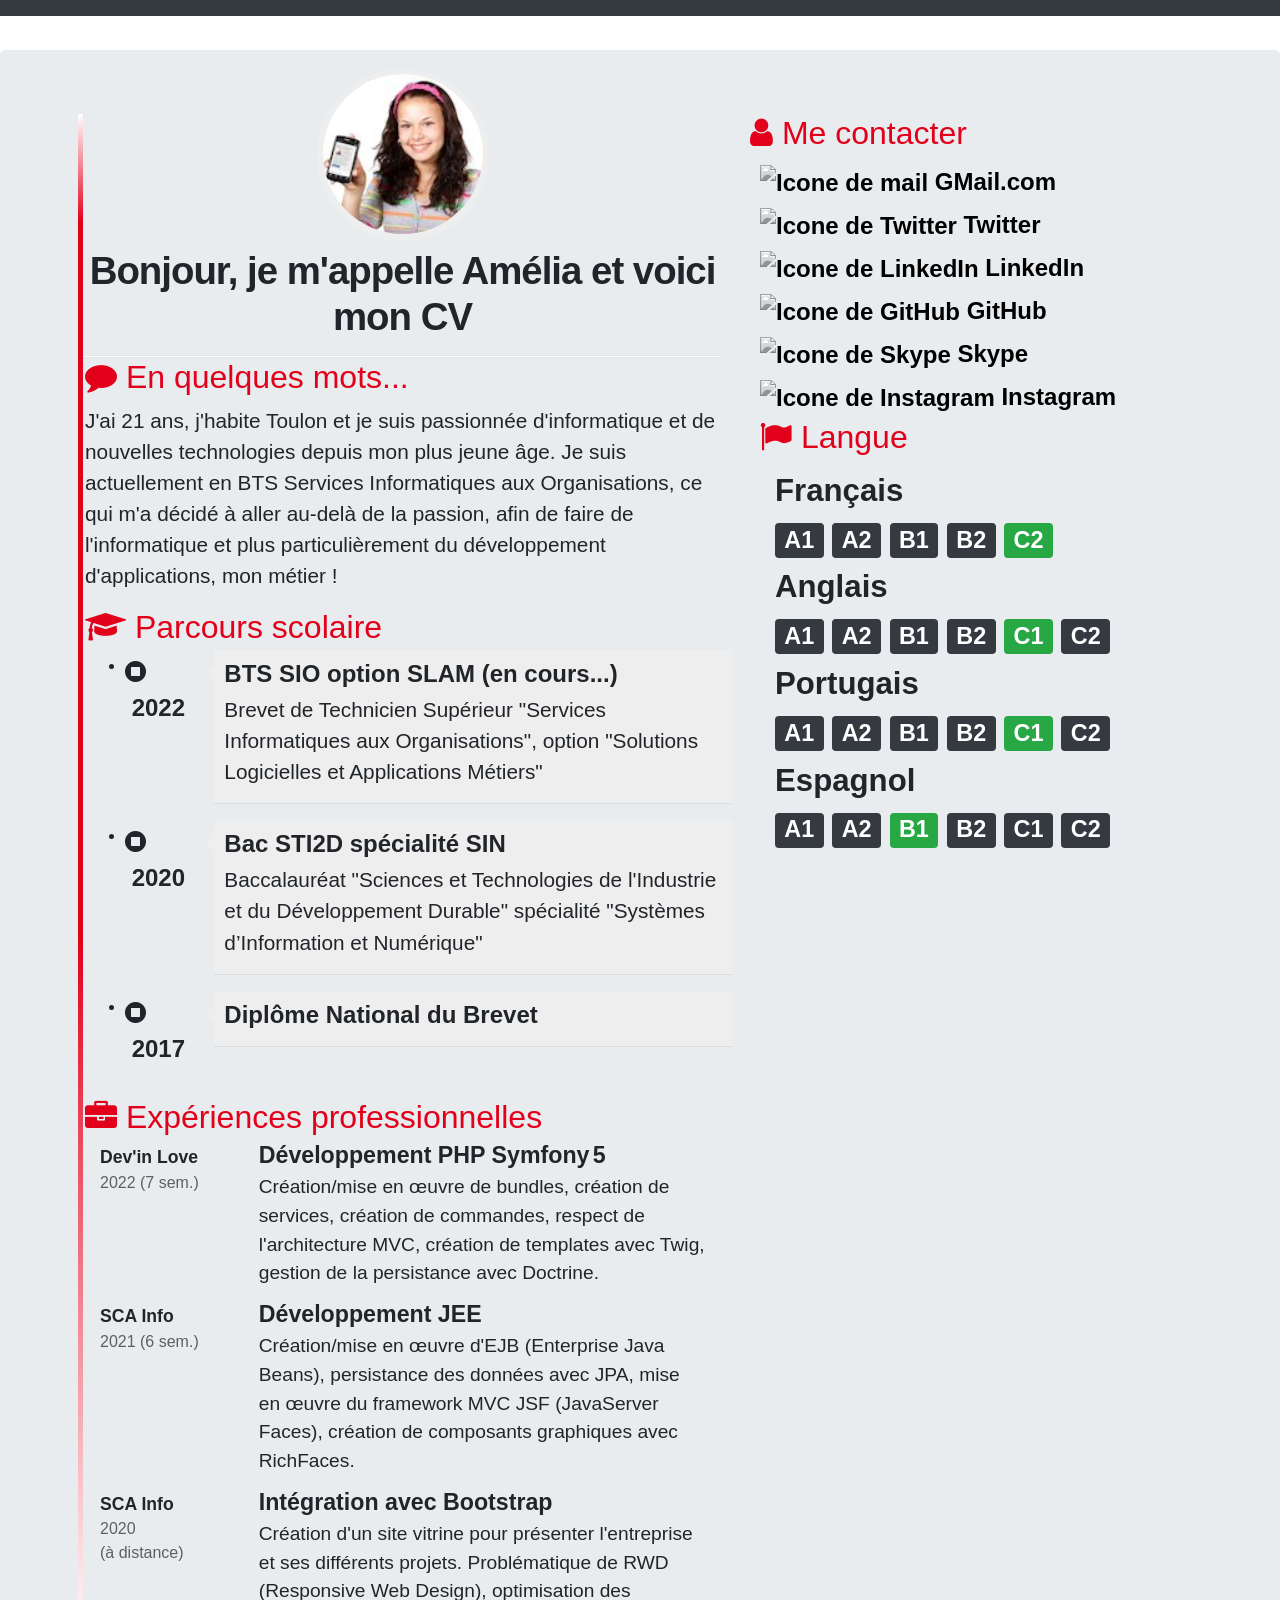
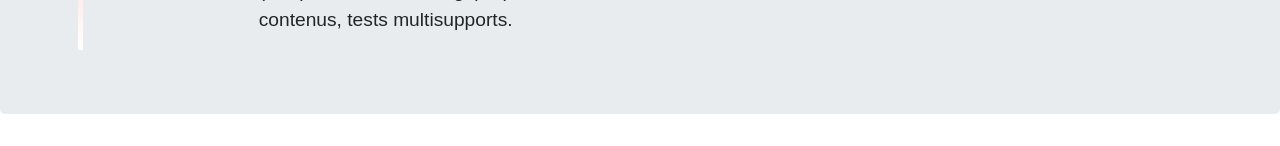
==== commit a3ea62f8: "Merge origin/develop into develop # Conflicts: #	css/cv.css #	pages/cv.html" ====
--- a/pages/cv.html
+++ b/pages/cv.html
@@ -147,6 +147,66 @@
 
                     <div class="col-xs-12 col-sm-5">
                         <!-- Partie droite -->
+                        <div class="rubrique clearfix">
+                            <h2><span class="fa fa-user"></span> Me contacter</h2>
+                            <div class="meContacter">
+                                <div class="details float-left">
+                                    <a href="mailto:amelia.pilou@gmail.com?subject=Contact depuis le CV en ligne"
+                                       title="Mail de Amélia Pilou">
+                                        <img class="contact-icon"
+                                             src="images/cv/mail-dreamstale47.png"
+                                             alt="Icone de mail"> GMail.com
+                                    </a>
+                                </div>
+                            </div>
+                            <div class="meContacter">
+                                <div class="details float-left">
+                                    <a href="https://twitter.com/AmeliaPILOU"
+                                       title="Lien vers la page Twitter de @AmeliaPilou">
+                                        <img class="contact-icon"
+                                             src="images/cv/twitter-dreamstale71.png"
+                                             alt="Icone de Twitter"> Twitter
+                                    </a>
+                                </div>
+                            </div>
+                            <div class="meContacter">
+                                <div class="details float-left">
+                                    <a href="http://fr.linkedin.com/in/ameliaPilou"
+                                       title="Lien vers le profil LinkedIn de Amélia Pilou">
+                                        <img class="contact-icon"
+                                             src="images/cv/linkedin-dreamstale45.png"
+                                             alt="Icone de LinkedIn"> LinkedIn
+                                    </a>
+                                </div>
+                            </div>
+                            <div class="meContacter">
+                                <div class="details float-left">
+                                    <a href="https://github.com/AmeliaPilou/"
+                                       title="Lien vers le profil GitHub d'Amélia Pilou">
+                                        <img class="contact-icon"
+                                             src="images/cv/github2-dreamstale35.png"
+                                             alt="Icone de GitHub"> GitHub
+                                    </a>
+                                </div>
+                            </div>
+                            <div class="meContacter">
+                                <div class="details float-left">
+                                    <a href="skype:ameliapilou?userinfo"
+                                       title="Lien vers le profil Skype d'Amélia Pilou">
+                                        <img class="contact-icon"
+                                             src="images/cv/skype-dreamstale61.png"
+                                             alt="Icone de Skype"> Skype
+                                    </a>
+                                </div>
+                            </div>
+                            <div class="meContacter">
+                                <div class="details float-left">
+                                    <a href="https://instagram.com/AmeliaPilou"
+                                       title="Lien vers le profil Instagram d'Amélia Pilou">
+                                        <img class="contact-icon"
+                                             src="images/cv/instagram-dreamstale43.png"
+                                             alt="Icone de Instagram"> Instagram
+                                    </a>
 
                         <!-- (ici tu aurais tes blocs "Me contacter" ou autre) -->
 
@@ -216,3 +276,4 @@
                 crossorigin="anonymous"></script>
     </body>
 </html>
+
--- a/css/cv.css
+++ b/css/cv.css
@@ -58,6 +58,19 @@
 .experience .profession { font-size: 1.45em; font-weight: bold; margin-top: -6px; }
 .experience .details { font-size: 1.2em; line-height: 1.5em; }
 /******************************************
+* Me contacter
+******************************************/
+.meContacter { clear: both; }
+.meContacter .details { width: 100%; margin-left: 10px; margin-top: 3px; font-size: 1.5em;
+ font-weight: 700; justify-content: space-between;}
+.contact-icon { filter: grayscale(1); -webkit-filter: grayscale(1);
+ -moz-filter: grayscale(1); -ms-filter: grayscale(1);
+ -o-filter: grayscale(1); height: 32px; width: 32px; margin: 2px 0; }
+.meContacter a, .meContacter a:hover { text-decoration: none; color: black; }
+.meContacter a:hover>img { filter: grayscale(0); -webkit-filter: grayscale(0);
+ -moz-filter: grayscale(0); -ms-filter: grayscale(0);
+ -o-filter: grayscale(0); 
+}
 * Langues
 ******************************************/
 #langues .container { display: flex; flex-direction: row; justify-content: space-between; }
